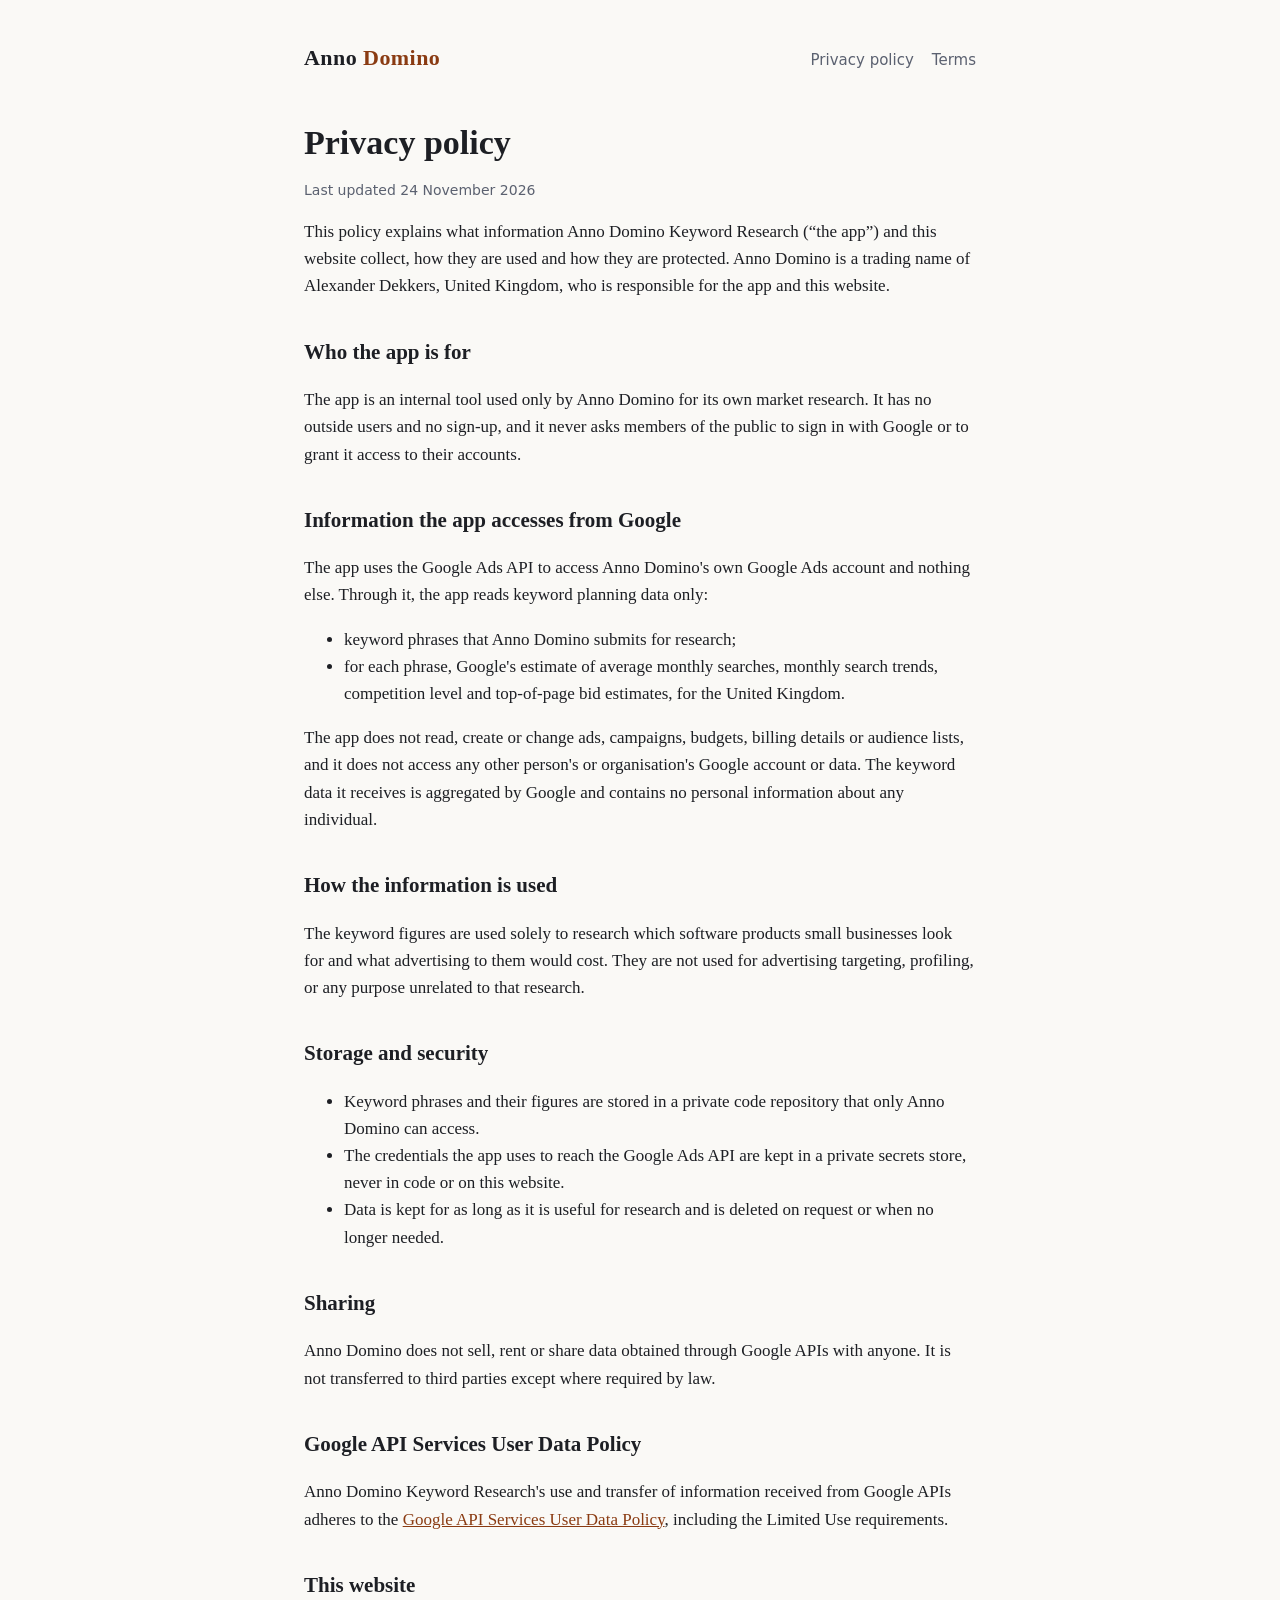
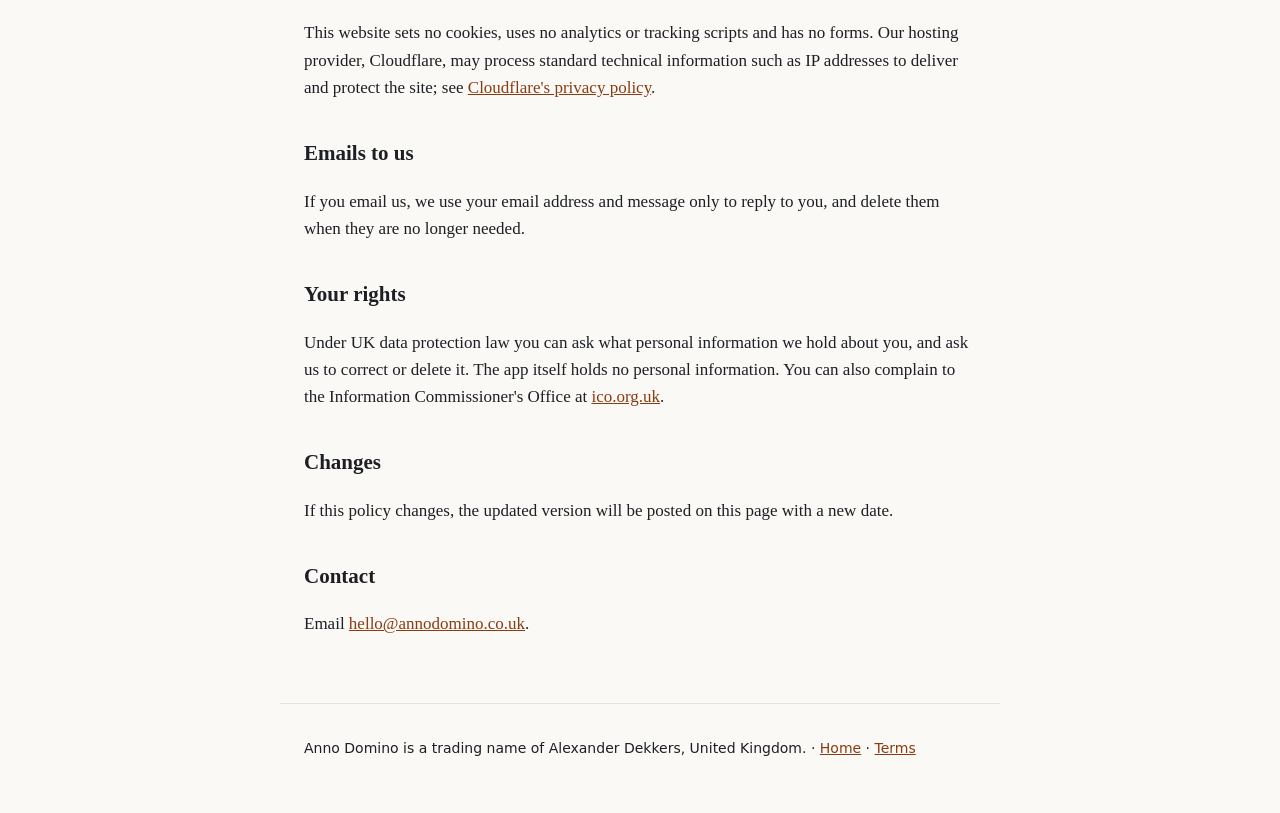
==== privacy-policy.html @ 0228ade6 "Home page, privacy policy and terms for Anno Domino Keyword Research Co-Authored-By: Claude Opus 5.5" ====
<!DOCTYPE html>
<html lang="en-GB">
<head>
<meta charset="utf-8">
<meta name="viewport" content="width=device-width, initial-scale=1">
<title>Privacy policy | Anno Domino Keyword Research</title>
<link rel="stylesheet" href="/style.css">
</head>
<body>
<header>
  <a class="brand" href="/">Anno <span>Domino</span></a>
  <nav aria-label="Main"><a href="/privacy-policy">Privacy policy</a><a href="/terms">Terms</a></nav>
</header>
<main>
  <h1>Privacy policy</h1>
  <p class="small">Last updated 24 November 2026</p>
  <p>This policy explains what information Anno Domino Keyword Research (“the app”) and this website collect, how they are used and how they are protected. Anno Domino is a trading name of Alexander Dekkers, United Kingdom, who is responsible for the app and this website.</p>

  <h2>Who the app is for</h2>
  <p>The app is an internal tool used only by Anno Domino for its own market research. It has no outside users and no sign-up, and it never asks members of the public to sign in with Google or to grant it access to their accounts.</p>

  <h2>Information the app accesses from Google</h2>
  <p>The app uses the Google Ads API to access Anno Domino's own Google Ads account and nothing else. Through it, the app reads keyword planning data only:</p>
  <ul>
    <li>keyword phrases that Anno Domino submits for research;</li>
    <li>for each phrase, Google's estimate of average monthly searches, monthly search trends, competition level and top-of-page bid estimates, for the United Kingdom.</li>
  </ul>
  <p>The app does not read, create or change ads, campaigns, budgets, billing details or audience lists, and it does not access any other person's or organisation's Google account or data. The keyword data it receives is aggregated by Google and contains no personal information about any individual.</p>

  <h2>How the information is used</h2>
  <p>The keyword figures are used solely to research which software products small businesses look for and what advertising to them would cost. They are not used for advertising targeting, profiling, or any purpose unrelated to that research.</p>

  <h2>Storage and security</h2>
  <ul>
    <li>Keyword phrases and their figures are stored in a private code repository that only Anno Domino can access.</li>
    <li>The credentials the app uses to reach the Google Ads API are kept in a private secrets store, never in code or on this website.</li>
    <li>Data is kept for as long as it is useful for research and is deleted on request or when no longer needed.</li>
  </ul>

  <h2>Sharing</h2>
  <p>Anno Domino does not sell, rent or share data obtained through Google APIs with anyone. It is not transferred to third parties except where required by law.</p>

  <h2>Google API Services User Data Policy</h2>
  <p>Anno Domino Keyword Research's use and transfer of information received from Google APIs adheres to the <a href="https://developers.google.com/terms/api-services-user-data-policy">Google API Services User Data Policy</a>, including the Limited Use requirements.</p>

  <h2>This website</h2>
  <p>This website sets no cookies, uses no analytics or tracking scripts and has no forms. Our hosting provider, Cloudflare, may process standard technical information such as IP addresses to deliver and protect the site; see <a href="https://www.cloudflare.com/privacypolicy/">Cloudflare's privacy policy</a>.</p>

  <h2>Emails to us</h2>
  <p>If you email us, we use your email address and message only to reply to you, and delete them when they are no longer needed.</p>

  <h2>Your rights</h2>
  <p>Under UK data protection law you can ask what personal information we hold about you, and ask us to correct or delete it. The app itself holds no personal information. You can also complain to the Information Commissioner's Office at <a href="https://ico.org.uk">ico.org.uk</a>.</p>

  <h2>Changes</h2>
  <p>If this policy changes, the updated version will be posted on this page with a new date.</p>

  <h2>Contact</h2>
  <p>Email <a href="mailto:hello@annodomino.co.uk">hello@annodomino.co.uk</a>.</p>
</main>
<footer>
  <p>Anno Domino is a trading name of Alexander Dekkers, United Kingdom. &middot; <a href="/">Home</a> &middot; <a href="/terms">Terms</a></p>
</footer>
</body>
</html>
---- style.css ----
:root{--ink:#1d1f24;--muted:#5b6170;--line:#e4e2dc;--bg:#faf9f6;--accent:#8a3b12}
*{box-sizing:border-box}
body{margin:0;background:var(--bg);color:var(--ink);font:17px/1.6 Georgia,"Times New Roman",serif}
header,main,footer{max-width:720px;margin:0 auto;padding:0 24px}
header{padding-top:40px;display:flex;justify-content:space-between;align-items:baseline;flex-wrap:wrap;gap:8px}
.brand{font-size:22px;font-weight:bold;letter-spacing:.02em;color:var(--ink);text-decoration:none}
.brand span{color:var(--accent)}
nav a{color:var(--muted);text-decoration:none;margin-left:18px;font:15px/1.4 system-ui,sans-serif}
nav a:hover,nav a:focus{color:var(--ink);text-decoration:underline}
main{padding-top:48px;padding-bottom:48px}
h1{font-size:34px;line-height:1.2;margin:0 0 16px}
h2{font-size:21px;margin:36px 0 8px}
p,li{color:var(--ink)}
.lede{font-size:20px;color:var(--muted)}
.card{border:1px solid var(--line);background:#fff;border-radius:6px;padding:20px 24px;margin:28px 0}
.card h2{margin-top:0}
a{color:var(--accent)}
footer{border-top:1px solid var(--line);padding-top:20px;padding-bottom:40px;color:var(--muted);font:14px/1.5 system-ui,sans-serif}
.small{font:14px/1.5 system-ui,sans-serif;color:var(--muted)}
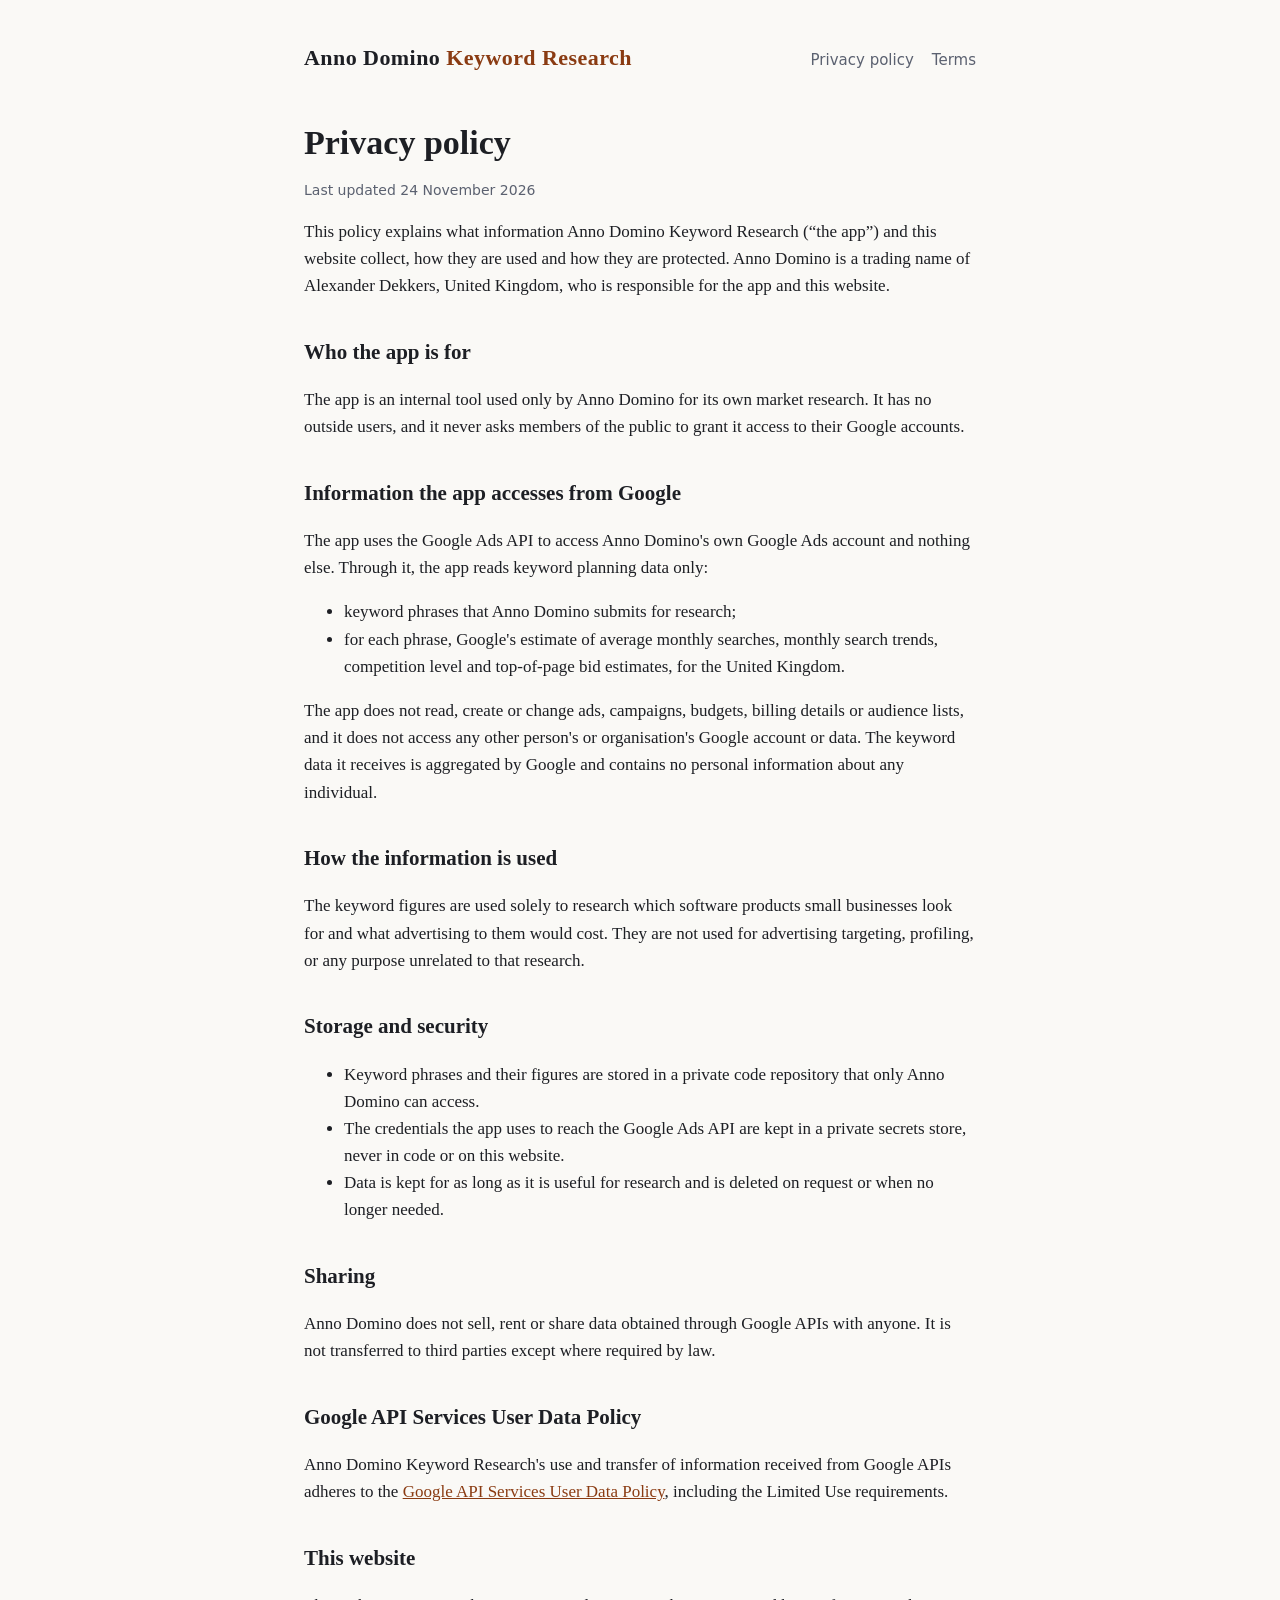
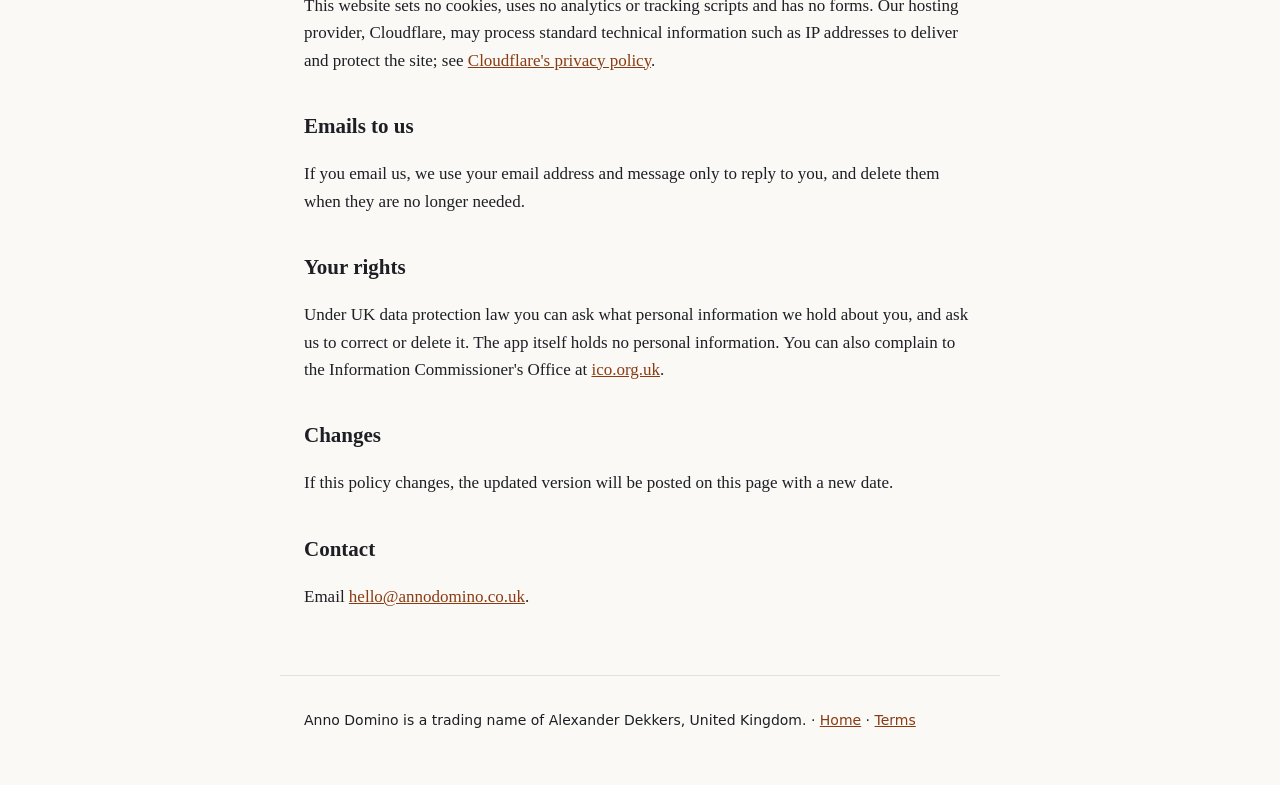
==== commit ec15e635: "Home page: lead with the app name and purpose, drop login wording; allow crawlers Co-Authored-By: Cl" ====
--- a/privacy-policy.html
+++ b/privacy-policy.html
@@ -8,7 +8,7 @@
 </head>
 <body>
 <header>
-  <a class="brand" href="/">Anno <span>Domino</span></a>
+  <a class="brand" href="/">Anno Domino <span>Keyword Research</span></a>
   <nav aria-label="Main"><a href="/privacy-policy">Privacy policy</a><a href="/terms">Terms</a></nav>
 </header>
 <main>
@@ -17,7 +17,7 @@
   <p>This policy explains what information Anno Domino Keyword Research (“the app”) and this website collect, how they are used and how they are protected. Anno Domino is a trading name of Alexander Dekkers, United Kingdom, who is responsible for the app and this website.</p>
 
   <h2>Who the app is for</h2>
-  <p>The app is an internal tool used only by Anno Domino for its own market research. It has no outside users and no sign-up, and it never asks members of the public to sign in with Google or to grant it access to their accounts.</p>
+  <p>The app is an internal tool used only by Anno Domino for its own market research. It has no outside users, and it never asks members of the public to grant it access to their Google accounts.</p>
 
   <h2>Information the app accesses from Google</h2>
   <p>The app uses the Google Ads API to access Anno Domino's own Google Ads account and nothing else. Through it, the app reads keyword planning data only:</p>
